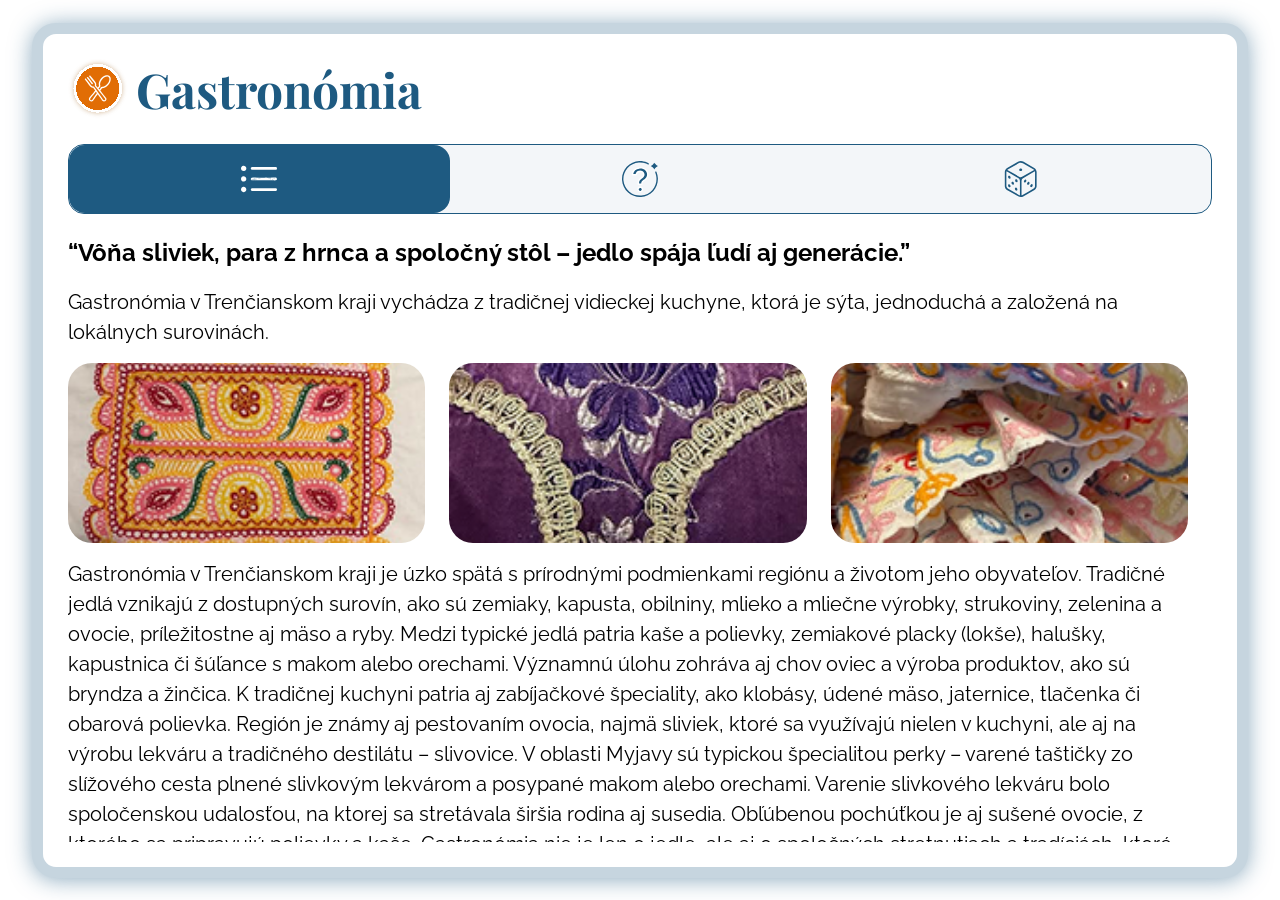
==== html_casti/gastronomia.html @ 6f2cdc9c "delete close button" ====
<!doctype html>
<html lang="sk">
  <head>
    <meta charset="utf-8" />
    <meta name="viewport" content="width=device-width, initial-scale=1" />
    <link rel="preconnect" href="https://fonts.googleapis.com" />
    <link rel="preconnect" href="https://fonts.gstatic.com" crossorigin />
    <link
      href="https://fonts.googleapis.com/css2?family=Playfair+Display:ital,wght@0,400..900;1,400..900&family=Raleway:ital,wght@0,100..900;1,100..900&display=swap"
      rel="stylesheet"
    />
    <title>Gastronómia</title>
    <style>
      * {
        box-sizing: border-box;
        margin: 0;
        padding: 0;
      }
      body {
        background: #ffffff;
        font-family: Arial, Helvetica, sans-serif;
        height: 100vh;
        display: flex;
        justify-content: center;
        align-items: center;
      }
      p,
      h1,
      h2,
      h3,
      h4,
      h5,
      h6 {
        font-family: "Raleway", sans-serif;
      }
      .panel {
        width: 95%;
        height: 95%;
        border-radius: 24px;
        border: 11.29px solid rgba(30, 90, 129, 0.25);
        background: #fff;
        box-shadow: 0 1.806px 22.573px 0 rgba(30, 90, 129, 0.5);
        overflow: hidden;
        display: flex;
        flex-direction: column;
        padding: 0 25px 25px 25px;
      }
      .header {
        height: 110px;
        background: #ffffff;
        display: flex;
        align-items: center;
        justify-content: space-between;
      }
      .header_first {
        display: flex;
        flex-direction: row;
        justify-content: center;
        align-items: center;
        gap: 8px;
      }
      .img_header {
        width: 60px;
        height: 60px;
      }
      .title {
        font-size: 48px;
        font-weight: bold;
        font-family: "Playfair Display", serif;
        color: #1e5a81;
      }
      .circle-btn {
        width: 64px;
        height: 64px;
        border-radius: 50%;
        border: none;
        background: rgba(30, 90, 129, 0.15);
        color: #1e5a81;
        font-size: 34px;
        cursor: pointer;
      }
      .tabs {
        display: flex;
        height: 70px;
        border: 1px solid #1e5a81;
        background: rgba(30, 90, 129, 0.05);
        border-radius: 16px;
        flex-shrink: 0;
      }
      .btn {
        padding: 21.5px 24px;
        display: flex;
        align-items: center;
        justify-content: center;
        border-radius: 16px;
        background: none;
        font-family: "Raleway", sans-serif;
        font-weight: 600;
      }
      .btn_icon {
        width: 36px;
        height: 36px;
      }
      .tab {
        flex: 1;
        border: none;
        font-size: 22px;
        cursor: pointer;
        color: #1e5a81;
      }
      .tab.active {
        background: #1e5a81;
        color: white;
      }
      .content {
        flex: 1;
        overflow: hidden;
      }
      .page {
        display: none;
        height: 100%;
      }
      .page.active {
        display: block;
      }
      .text-container {
        height: 100%;
        overflow-y: auto;
        margin-top: 24px;
        padding-bottom: 24px;
        padding-right: 24px;
      }
      .text-container h2 {
        margin-bottom: 20px;
      }
      .text-container p {
        font-size: 20px;
        line-height: 1.5;
      }
      .gallery {
        height: 100%;
        padding-top: 25px;
        display: flex;
        flex-direction: column;
        overflow: hidden;
      }
      .grid {
        display: grid;
        grid-template-columns: repeat(3, 1fr);
        gap: 20px;
        overflow-y: auto;
        padding-right: 5px;
        padding-bottom: 25px;
        height: 100%;
      }
      .grid img {
        width: 100%;
        aspect-ratio: 1/1;
        object-fit: cover;
        border-radius: 18px;
        cursor: pointer;
      }
      .gallery-detail {
        display: none;
        flex-direction: column;
        width: 100%;
        height: 100%;
        overflow: hidden;
      }
      .gallery-detail.active {
        display: flex;
      }
      .image-wrapper {
        position: relative;
        width: 100%;
        flex: 1;
        background: #ffffff;
        border-radius: 24px;
        overflow: hidden;
        display: flex;
        justify-content: center;
        align-items: center;
      }
      .image-wrapper img {
        max-height: 42vh;
        /* width: 100%; */
        height: auto;
        border-radius: 24px;
        object-fit: cover;
      }
      .image-inner-close {
        position: absolute;
        top: 4px;
        right: 0px;
        width: 40px;
        height: 40px;
        border-radius: 50%;
        border: 1.5px solid #1e5a81;
        background: white;
        color: #1e5a81;
        font-size: 20px;
        font-weight: bold;
        cursor: pointer;
        display: flex;
        justify-content: center;
        align-items: center;
        box-shadow: 0 2px 8px rgba(0, 0, 0, 0.15);
        z-index: 10;
      }
      .image-info-layout {
        margin-top: 15px;
        color: #1e5a81;
        font-size: 20px;
        font-family: Arial, sans-serif;
        flex-shrink: 0;
      }
      .info-top-row {
        display: flex;
        justify-content: space-between;
        align-items: flex-start;
        font-weight: bold;
        margin-bottom: 6px;
      }
      .info-author {
        font-size: 22px;
      }
      .info-artwork {
        font-size: 22px;
        text-align: right;
      }
      .info-meta-row {
        font-size: 18px;
        color: #5d8199;
      }
      .slider-footer {
        margin-top: 15px;
        padding-bottom: 10px;
        display: flex;
        justify-content: space-between;
        align-items: center;
        flex-shrink: 0;
      }
      .footer-arrow {
        width: 55px;
        height: 55px;
        border: none;
        border-radius: 50%;
        background: rgba(30, 90, 129, 0.1);
        color: #1e5a81;
        font-size: 26px;
        cursor: pointer;
        display: flex;
        justify-content: center;
        align-items: center;
      }
      #dots {
        display: flex;
        gap: 10px;
      }
      .dot {
        width: 12px;
        height: 12px;
        border-radius: 50%;
        background: #c8d2db;
        transition: background 0.2s ease;
      }
      .dot.active {
        background: #1e5a81;
      }
      .tab .btn_icon {
        filter: none;
      }

      .tab.active .btn_icon {
        filter: brightness(0) invert(1);
      }
      .three_img {
        display: grid;
        grid-template-columns: repeat(3, 1fr);
        gap: 24px;
        margin-top: 16px;
        margin-bottom: 16px;
      }
      .three_img img {
        width: 100%;
        height: 180px;
        object-fit: cover;
        border-radius: 24px;
      }
    </style>
  </head>
  <body>
    <div class="panel">
      <div class="header">
        <div class="header_first">
          <img class="img_header" src="../images/gastro_icon.svg" />
          <div class="title">Gastronómia</div>
        </div>
      </div>

      <div class="tabs">
        <button id="tabText" class="tab active btn" onclick="showPage('text')">
          <img class="btn_icon" src="../images/list_icon.svg" />
        </button>

        <button id="tabText2" class="tab btn" onclick="showPage('text2')">
          <img class="btn_icon" src="../images/question_icon.svg" />
        </button>
        <button id="tabText3" class="tab btn" onclick="showPage('text3')">
          <img class="btn_icon" src="../images/kocka_icon.svg" />
        </button>
      </div>

      <div class="content">
        <div id="textPage" class="page active">
          <div class="text-container">
            <h2>
              “Vôňa sliviek, para z hrnca a spoločný stôl – jedlo spája ľudí aj
              generácie.”
            </h2>
            <p>
              Gastronómia v Trenčianskom kraji vychádza z tradičnej vidieckej
              kuchyne, ktorá je sýta, jednoduchá a založená na lokálnych
              surovinách.
            </p>

            <div class="three_img">
              <img class="" src="../images/cipkarstvo/1.png" />
              <img class="" src="../images/cipkarstvo/2.png" />
              <img class="" src="../images/cipkarstvo/3.png" />
            </div>

            <p>
              Gastronómia v Trenčianskom kraji je úzko spätá s prírodnými
              podmienkami regiónu a životom jeho obyvateľov. Tradičné jedlá
              vznikajú z dostupných surovín, ako sú zemiaky, kapusta, obilniny,
              mlieko a mliečne výrobky, strukoviny, zelenina a ovocie,
              príležitostne aj mäso a ryby. Medzi typické jedlá patria kaše a
              polievky, zemiakové placky (lokše), halušky, kapustnica či šúľance
              s makom alebo orechami. Významnú úlohu zohráva aj chov oviec a
              výroba produktov, ako sú bryndza a žinčica. K tradičnej kuchyni
              patria aj zabíjačkové špeciality, ako klobásy, údené mäso,
              jaternice, tlačenka či obarová polievka. Región je známy aj
              pestovaním ovocia, najmä sliviek, ktoré sa využívajú nielen v
              kuchyni, ale aj na výrobu lekváru a tradičného destilátu –
              slivovice. V oblasti Myjavy sú typickou špecialitou perky – varené
              taštičky zo slížového cesta plnené slivkovým lekvárom a posypané
              makom alebo orechami. Varenie slivkového lekváru bolo spoločenskou
              udalosťou, na ktorej sa stretávala širšia rodina aj susedia.
              Obľúbenou pochúťkou je aj sušené ovocie, z ktorého sa pripravujú
              polievky a kaše. Gastronómia nie je len o jedle, ale aj o
              spoločných stretnutiach a tradíciách, ktoré sa odovzdávajú z
              generácie na generáciu. Najmä pri príležitostiach, ako sú
              zabíjačky či sviatky, sa pripravovali špeciálne tradičné jedlá,
              ktoré dodnes zohrávajú dôležitú úlohu v komunitnom živote.
            </p>
          </div>
        </div>

        <div id="text2Page" class="page">
          <div class="text-container">
            <p>
              Na Myjave sa dodnes pripravuje obradová cestovina – tzv. hrtánki,
              ktoré sa pripravovali v pitlikárskych rodinách (pitlikár – tkáč,
              ktorý tká špeciálne plátenko využívané ako sitá do mlynov) na
              opotrebovanej časti tkáčskeho stavu – paprsteku. Pripravovali sa
              ako závarka do morčacej a slepačej polievky počas slávnostných
              príležitostí.
            </p>
          </div>
        </div>
        <div id="text3Page" class="page">
          <div class="text-container">
            <p>hra</p>
          </div>
        </div>
      </div>
    </div>

    <script>
      function showPage(page) {
        const textPage = document.getElementById("textPage");
        const text2Page = document.getElementById("text2Page");
        const text3Page = document.getElementById("text3Page");

        const tabText = document.getElementById("tabText");
        const tabText2 = document.getElementById("tabText2");
        const tabText3 = document.getElementById("tabText3");

        textPage.classList.remove("active");
        text2Page.classList.remove("active");
        text3Page.classList.remove("active");

        tabText.classList.remove("active");
        tabText2.classList.remove("active");
        tabText3.classList.remove("active");

        if (page === "text") {
          textPage.classList.add("active");
          tabText.classList.add("active");
        }

        if (page === "text2") {
          text2Page.classList.add("active");
          tabText2.classList.add("active");
        }
        if (page === "text3") {
          text3Page.classList.add("active");
          tabText3.classList.add("active");
        }
      }
    </script>
  </body>
</html>
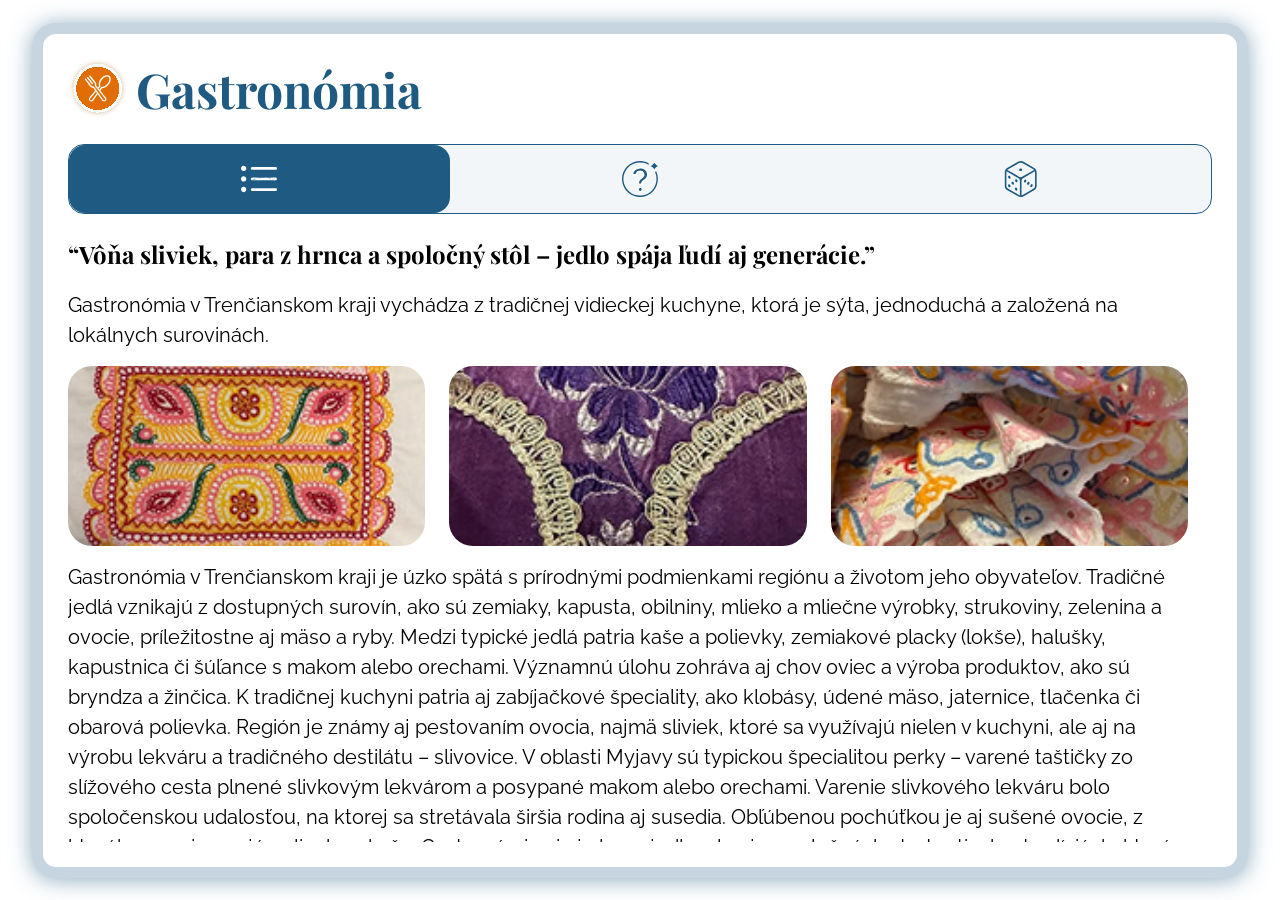
==== commit be5a5770: "gastronomia game" ====
--- a/html_casti/gastronomia.html
+++ b/html_casti/gastronomia.html
@@ -10,284 +10,8 @@
       rel="stylesheet"
     />
     <title>Gastronómia</title>
-    <style>
-      * {
-        box-sizing: border-box;
-        margin: 0;
-        padding: 0;
-      }
-      body {
-        background: #ffffff;
-        font-family: Arial, Helvetica, sans-serif;
-        height: 100vh;
-        display: flex;
-        justify-content: center;
-        align-items: center;
-      }
-      p,
-      h1,
-      h2,
-      h3,
-      h4,
-      h5,
-      h6 {
-        font-family: "Raleway", sans-serif;
-      }
-      .panel {
-        width: 95%;
-        height: 95%;
-        border-radius: 24px;
-        border: 11.29px solid rgba(30, 90, 129, 0.25);
-        background: #fff;
-        box-shadow: 0 1.806px 22.573px 0 rgba(30, 90, 129, 0.5);
-        overflow: hidden;
-        display: flex;
-        flex-direction: column;
-        padding: 0 25px 25px 25px;
-      }
-      .header {
-        height: 110px;
-        background: #ffffff;
-        display: flex;
-        align-items: center;
-        justify-content: space-between;
-      }
-      .header_first {
-        display: flex;
-        flex-direction: row;
-        justify-content: center;
-        align-items: center;
-        gap: 8px;
-      }
-      .img_header {
-        width: 60px;
-        height: 60px;
-      }
-      .title {
-        font-size: 48px;
-        font-weight: bold;
-        font-family: "Playfair Display", serif;
-        color: #1e5a81;
-      }
-      .circle-btn {
-        width: 64px;
-        height: 64px;
-        border-radius: 50%;
-        border: none;
-        background: rgba(30, 90, 129, 0.15);
-        color: #1e5a81;
-        font-size: 34px;
-        cursor: pointer;
-      }
-      .tabs {
-        display: flex;
-        height: 70px;
-        border: 1px solid #1e5a81;
-        background: rgba(30, 90, 129, 0.05);
-        border-radius: 16px;
-        flex-shrink: 0;
-      }
-      .btn {
-        padding: 21.5px 24px;
-        display: flex;
-        align-items: center;
-        justify-content: center;
-        border-radius: 16px;
-        background: none;
-        font-family: "Raleway", sans-serif;
-        font-weight: 600;
-      }
-      .btn_icon {
-        width: 36px;
-        height: 36px;
-      }
-      .tab {
-        flex: 1;
-        border: none;
-        font-size: 22px;
-        cursor: pointer;
-        color: #1e5a81;
-      }
-      .tab.active {
-        background: #1e5a81;
-        color: white;
-      }
-      .content {
-        flex: 1;
-        overflow: hidden;
-      }
-      .page {
-        display: none;
-        height: 100%;
-      }
-      .page.active {
-        display: block;
-      }
-      .text-container {
-        height: 100%;
-        overflow-y: auto;
-        margin-top: 24px;
-        padding-bottom: 24px;
-        padding-right: 24px;
-      }
-      .text-container h2 {
-        margin-bottom: 20px;
-      }
-      .text-container p {
-        font-size: 20px;
-        line-height: 1.5;
-      }
-      .gallery {
-        height: 100%;
-        padding-top: 25px;
-        display: flex;
-        flex-direction: column;
-        overflow: hidden;
-      }
-      .grid {
-        display: grid;
-        grid-template-columns: repeat(3, 1fr);
-        gap: 20px;
-        overflow-y: auto;
-        padding-right: 5px;
-        padding-bottom: 25px;
-        height: 100%;
-      }
-      .grid img {
-        width: 100%;
-        aspect-ratio: 1/1;
-        object-fit: cover;
-        border-radius: 18px;
-        cursor: pointer;
-      }
-      .gallery-detail {
-        display: none;
-        flex-direction: column;
-        width: 100%;
-        height: 100%;
-        overflow: hidden;
-      }
-      .gallery-detail.active {
-        display: flex;
-      }
-      .image-wrapper {
-        position: relative;
-        width: 100%;
-        flex: 1;
-        background: #ffffff;
-        border-radius: 24px;
-        overflow: hidden;
-        display: flex;
-        justify-content: center;
-        align-items: center;
-      }
-      .image-wrapper img {
-        max-height: 42vh;
-        /* width: 100%; */
-        height: auto;
-        border-radius: 24px;
-        object-fit: cover;
-      }
-      .image-inner-close {
-        position: absolute;
-        top: 4px;
-        right: 0px;
-        width: 40px;
-        height: 40px;
-        border-radius: 50%;
-        border: 1.5px solid #1e5a81;
-        background: white;
-        color: #1e5a81;
-        font-size: 20px;
-        font-weight: bold;
-        cursor: pointer;
-        display: flex;
-        justify-content: center;
-        align-items: center;
-        box-shadow: 0 2px 8px rgba(0, 0, 0, 0.15);
-        z-index: 10;
-      }
-      .image-info-layout {
-        margin-top: 15px;
-        color: #1e5a81;
-        font-size: 20px;
-        font-family: Arial, sans-serif;
-        flex-shrink: 0;
-      }
-      .info-top-row {
-        display: flex;
-        justify-content: space-between;
-        align-items: flex-start;
-        font-weight: bold;
-        margin-bottom: 6px;
-      }
-      .info-author {
-        font-size: 22px;
-      }
-      .info-artwork {
-        font-size: 22px;
-        text-align: right;
-      }
-      .info-meta-row {
-        font-size: 18px;
-        color: #5d8199;
-      }
-      .slider-footer {
-        margin-top: 15px;
-        padding-bottom: 10px;
-        display: flex;
-        justify-content: space-between;
-        align-items: center;
-        flex-shrink: 0;
-      }
-      .footer-arrow {
-        width: 55px;
-        height: 55px;
-        border: none;
-        border-radius: 50%;
-        background: rgba(30, 90, 129, 0.1);
-        color: #1e5a81;
-        font-size: 26px;
-        cursor: pointer;
-        display: flex;
-        justify-content: center;
-        align-items: center;
-      }
-      #dots {
-        display: flex;
-        gap: 10px;
-      }
-      .dot {
-        width: 12px;
-        height: 12px;
-        border-radius: 50%;
-        background: #c8d2db;
-        transition: background 0.2s ease;
-      }
-      .dot.active {
-        background: #1e5a81;
-      }
-      .tab .btn_icon {
-        filter: none;
-      }
-
-      .tab.active .btn_icon {
-        filter: brightness(0) invert(1);
-      }
-      .three_img {
-        display: grid;
-        grid-template-columns: repeat(3, 1fr);
-        gap: 24px;
-        margin-top: 16px;
-        margin-bottom: 16px;
-      }
-      .three_img img {
-        width: 100%;
-        height: 180px;
-        object-fit: cover;
-        border-radius: 24px;
-      }
-    </style>
+    <link rel="stylesheet" href="css/styles_game.css" />
+    <link rel="stylesheet" href="css/styles_main.css" />
   </head>
   <body>
     <div class="panel">
@@ -371,44 +95,149 @@
         </div>
         <div id="text3Page" class="page">
           <div class="text-container">
-            <p>hra</p>
+            <section id="ingredients-game" class="game-panel">
+              <section class="gastronomia_top" aria-label="Zadanie procesu">
+                <div class="gastronomia_picture_text">
+                  <img class="" src="assets/images/misa.svg" />
+
+                  <p class="strong_p">Uvar tradičné slovenské perky</p>
+                </div>
+
+                <div class="recipe-status" aria-label="Stav receptu">
+                  <span id="recipe-round">1/3</span>
+                  <strong id="recipe-timer">12.0 </strong>
+                </div>
+              </section>
+
+              <section class="recipe-board" aria-label="Skladanie receptu">
+                <section class="recipe-card" aria-label="Aktualny recept">
+                  <p class="column-title">Recept</p>
+                  <h3 id="recipe-name">Zemiakove cesto</h3>
+                  <p id="recipe-instruction" class="recipe-instruction"></p>
+                  <div
+                    id="recipe-targets"
+                    class="recipe-targets"
+                    aria-label="Potrebne ingrediencie"
+                  ></div>
+                  <div class="timing-track" aria-label="Cas do konca kola">
+                    <span id="timing-fill"></span>
+                  </div>
+                  <p
+                    id="recipe-feedback"
+                    class="feedback"
+                    aria-live="polite"
+                  ></p>
+                </section>
+
+                <section class="mixing-zone" aria-label="Miska na miesanie">
+                  <p class="column-title">Misa</p>
+                  <div id="mixing-bowl" class="mixing-bowl">
+                    <span class="steam steam-one" aria-hidden="true"></span>
+                    <span class="steam steam-two" aria-hidden="true"></span>
+                    <span class="steam steam-three" aria-hidden="true"></span>
+                    <span class="bubble bubble-one" aria-hidden="true"></span>
+                    <span class="bubble bubble-two" aria-hidden="true"></span>
+                    <span class="bubble bubble-three" aria-hidden="true"></span>
+                    <span class="cooking-surface" aria-hidden="true"></span>
+                    <span class="stir-line stir-one" aria-hidden="true"></span>
+                    <span class="stir-line stir-two" aria-hidden="true"></span>
+                    <div
+                      id="stage-product"
+                      class="stage-product stage-board"
+                      aria-hidden="true"
+                    >
+                      <img
+                        class="scene-image scene-board"
+                        src="assets/ingredients/cutting-board.svg"
+                        alt=""
+                      />
+                      <img
+                        class="scene-image scene-pot"
+                        src="assets/ingredients/cooking-pot.svg"
+                        alt=""
+                      />
+                      <img
+                        class="scene-image scene-plate"
+                        src="assets/ingredients/plate-empty.svg"
+                        alt=""
+                      />
+                      <span class="rolling-pin"></span>
+                      <span class="knife"></span>
+                      <span class="dough-shape"></span>
+                      <span class="dough-piece piece-one"></span>
+                      <span class="dough-piece piece-two"></span>
+                      <span class="dough-piece piece-three"></span>
+                      <span class="jam-dot jam-one"></span>
+                      <span class="jam-dot jam-two"></span>
+                      <span class="jam-dot jam-three"></span>
+                      <span class="press press-one"></span>
+                      <span class="press press-two"></span>
+                      <span class="press press-three"></span>
+                      <span class="perky-piece perky-one"></span>
+                      <span class="perky-piece perky-two"></span>
+                      <span class="perky-piece perky-three"></span>
+                      <span class="strainer"></span>
+                      <span class="sprinkle sprinkle-one"></span>
+                      <span class="sprinkle sprinkle-two"></span>
+                      <span class="sprinkle sprinkle-three"></span>
+                    </div>
+                    <span
+                      id="stage-label"
+                      class="stage-label"
+                      aria-live="polite"
+                    ></span>
+                    <span class="bowl-rim"></span>
+                    <span id="bowl-placeholder" class="bowl-placeholder"
+                      >Pusti surovinu sem</span
+                    >
+                    <div id="bowl-items" class="bowl-items"></div>
+                  </div>
+                </section>
+
+                <section class="ingredients-shelf" aria-label="Ingrediencie">
+                  <p class="column-title">Suroviny</p>
+                  <div id="ingredient-bank" class="ingredient-bank"></div>
+                </section>
+              </section>
+
+              <section
+                class="process-actions-gastro"
+                aria-label="Ovladanie receptu"
+              >
+                <button
+                  id="start-recipe"
+                  class="secondary-button"
+                  type="button"
+                >
+                  Štart Ľ
+                </button>
+
+                <button id="reset-recipe" class="primary-button" type="button">
+                  Reset
+                </button>
+              </section>
+            </section>
+
+            <dialog id="win-dialog">
+              <div class="dialog-content">
+                <h2 id="dialog-title"></h2>
+                <img id="dialog-image" src="" alt="" hidden />
+                <p id="result"></p>
+                <button
+                  id="play-again"
+                  type="button"
+                  onclick="this.closest('dialog').close()"
+                >
+                  Hrať znova
+                </button>
+              </div>
+            </dialog>
           </div>
         </div>
       </div>
     </div>
 
-    <script>
-      function showPage(page) {
-        const textPage = document.getElementById("textPage");
-        const text2Page = document.getElementById("text2Page");
-        const text3Page = document.getElementById("text3Page");
-
-        const tabText = document.getElementById("tabText");
-        const tabText2 = document.getElementById("tabText2");
-        const tabText3 = document.getElementById("tabText3");
-
-        textPage.classList.remove("active");
-        text2Page.classList.remove("active");
-        text3Page.classList.remove("active");
-
-        tabText.classList.remove("active");
-        tabText2.classList.remove("active");
-        tabText3.classList.remove("active");
-
-        if (page === "text") {
-          textPage.classList.add("active");
-          tabText.classList.add("active");
-        }
-
-        if (page === "text2") {
-          text2Page.classList.add("active");
-          tabText2.classList.add("active");
-        }
-        if (page === "text3") {
-          text3Page.classList.add("active");
-          tabText3.classList.add("active");
-        }
-      }
-    </script>
+    <script src="js/script_main.js"></script>
+    <script src="js/script_gastronomia.js"></script>
   </body>
 </html>
--- a/html_casti/css/styles_game.css
+++ b/html_casti/css/styles_game.css
@@ -0,0 +1,2046 @@
+/* :root {
+  color-scheme: dark;
+  --bg: #171412;
+  --panel: rgba(36, 31, 27, 0.88);
+  --panel-strong: #2d2822;
+  --text: #fff1dc;
+  --muted: #c8ad8b;
+  --line: rgba(255, 210, 142, 0.22);
+  --accent: #d97706;
+  --accent-dark: #b45309;
+  --ember: #ef4444;
+  --steel: #94a3b8;
+  --card-back: #3a3028;
+  --card-face: #f7e1bd;
+  --shadow: 0 22px 58px rgba(0, 0, 0, 0.38);
+} */
+
+* {
+  box-sizing: border-box;
+}
+
+body {
+  margin: 0;
+  min-height: 100vh;
+  background:
+    radial-gradient(circle at 18% 10%, rgba(239, 68, 68, 0.2), transparent 28%),
+    radial-gradient(
+      circle at 86% 16%,
+      rgba(217, 119, 6, 0.22),
+      transparent 30%
+    ),
+    linear-gradient(135deg, rgba(148, 163, 184, 0.11), transparent 40%),
+    var(--bg);
+}
+
+button {
+  font: inherit;
+}
+
+.app {
+  width: min(960px, calc(100% - 32px));
+  margin: 0 auto;
+}
+
+.topbar {
+  display: flex;
+  align-items: center;
+  justify-content: space-between;
+  gap: 20px;
+  margin-bottom: 18px;
+}
+
+.eyebrow {
+  margin: 0 0 5px;
+  color: var(--accent);
+  font-size: 0.82rem;
+  font-weight: 800;
+  text-transform: uppercase;
+}
+
+h1 {
+  margin: 0;
+  font-size: clamp(2.4rem, 8vw, 5.4rem);
+  line-height: 0.95;
+  letter-spacing: 0;
+  text-shadow: 0 3px 0 rgba(0, 0, 0, 0.24);
+}
+
+.primary {
+  flex: 0 0 auto;
+  min-height: 44px;
+  padding: 0 18px;
+  border: 0;
+  border-radius: 8px;
+  color: #ffffff;
+  background: var(--accent);
+  font-weight: 800;
+  cursor: pointer;
+  box-shadow: 0 10px 24px rgba(15, 118, 110, 0.24);
+}
+
+.primary:hover {
+  background: var(--accent-dark);
+}
+
+.secondary {
+  flex: 0 0 auto;
+  min-height: 44px;
+  padding: 0 18px;
+  border: 1px solid var(--line);
+  border-radius: 8px;
+  color: var(--text);
+  background: rgba(255, 241, 220, 0.07);
+  font-weight: 800;
+  cursor: pointer;
+}
+
+.secondary:hover {
+  background: rgba(255, 241, 220, 0.14);
+}
+
+.game-tabs {
+  display: grid;
+  grid-template-columns: repeat(3, 1fr);
+  gap: 8px;
+  margin-bottom: 16px;
+  padding: 4px;
+  border: 1px solid var(--line);
+  border-radius: 8px;
+  background: rgba(0, 0, 0, 0.2);
+}
+
+.game-tab {
+  min-height: 42px;
+  border: 0;
+  border-radius: 6px;
+  color: var(--muted);
+  background: transparent;
+  font-weight: 900;
+  cursor: pointer;
+}
+
+.game-tab:hover {
+  color: var(--text);
+  background: rgba(255, 241, 220, 0.08);
+}
+
+.game-tab.is-active {
+  color: #1c1207;
+  background: linear-gradient(180deg, #f59e0b, var(--accent));
+}
+
+.game-panel[hidden] {
+  display: none;
+}
+
+.stats {
+  display: grid;
+  grid-template-columns: repeat(3, 1fr);
+  gap: 12px;
+  margin-bottom: 12px;
+}
+
+.stat {
+  min-width: 0;
+  padding: 14px 16px;
+  border: 1px solid var(--line);
+  border-radius: 8px;
+  background: var(--panel);
+}
+
+.stat span {
+  display: block;
+  color: var(--muted);
+  font-size: 0.85rem;
+  font-weight: 700;
+}
+
+.stat strong {
+  display: block;
+  margin-top: 2px;
+  font-size: 1.55rem;
+}
+
+.size-picker {
+  display: grid;
+  grid-template-columns: repeat(3, 1fr);
+  gap: 8px;
+  width: min(360px, 100%);
+  margin-bottom: 18px;
+  padding: 4px;
+  border: 1px solid var(--line);
+  border-radius: 8px;
+  background: rgba(0, 0, 0, 0.2);
+}
+
+.size-option {
+  min-height: 38px;
+  border: 0;
+  border-radius: 6px;
+  color: var(--muted);
+  background: transparent;
+  font-weight: 900;
+  cursor: pointer;
+}
+
+.size-option:hover {
+  color: var(--text);
+  background: rgba(255, 241, 220, 0.08);
+}
+
+.size-option.is-active {
+  color: #1c1207;
+  background: linear-gradient(180deg, #f59e0b, var(--accent));
+}
+
+.board {
+  display: grid;
+  grid-template-columns: repeat(var(--columns, 4), minmax(54px, 1fr));
+  gap: 14px;
+  padding: 18px;
+  border: 1px solid var(--line);
+  border-radius: 8px;
+  background:
+    linear-gradient(90deg, rgba(255, 255, 255, 0.04) 1px, transparent 1px) 0 0 /
+      34px 34px,
+    var(--panel);
+  box-shadow: var(--shadow);
+}
+
+.card {
+  position: relative;
+  width: 100%;
+  aspect-ratio: 1 / 1;
+  border: 0;
+  border-radius: 8px;
+  background: transparent;
+  cursor: pointer;
+  perspective: 900px;
+}
+
+.card:focus-visible {
+  outline: 4px solid rgba(245, 158, 11, 0.35);
+  outline-offset: 3px;
+}
+
+.card-inner {
+  position: absolute;
+  inset: 0;
+  transform-style: preserve-3d;
+  transition: transform 260ms ease;
+}
+
+.card.is-flipped .card-inner,
+.card.is-matched .card-inner {
+  transform: rotateY(180deg);
+}
+
+.card-face,
+.card-back {
+  position: absolute;
+  inset: 0;
+  display: grid;
+  place-items: center;
+  border-radius: 8px;
+  backface-visibility: hidden;
+}
+
+.card-back {
+  color: #ffe7b8;
+  background:
+    linear-gradient(135deg, rgba(255, 255, 255, 0.16) 25%, transparent 25%) 0
+      0 / 24px 24px,
+    var(--card-back);
+  font-size: clamp(1.6rem, 7vw, 3.2rem);
+  font-weight: 900;
+}
+
+.card-face {
+  overflow: hidden;
+  /* border: 2px solid rgba(217, 119, 6, 0.32); */
+  color: #20140b;
+  background: var(--card-face);
+  transform: rotateY(180deg);
+}
+
+.card-symbol {
+  display: grid;
+  place-items: center;
+  width: 100%;
+  height: 100%;
+  padding: 8px;
+  font-size: clamp(1.4rem, 6vw, 3.2rem);
+  font-weight: 1000;
+}
+
+.card-image {
+  width: 100%;
+  height: 100%;
+  object-fit: cover;
+}
+
+.card.is-matched {
+  cursor: default;
+}
+
+/* .card.is-matched .card-face {
+  border-color: rgba(245, 158, 11, 0.82);
+  box-shadow: inset 0 0 0 5px rgba(245, 158, 11, 0.18);
+} */
+
+.process-header {
+  display: flex;
+  align-items: end;
+  justify-content: space-between;
+  gap: 16px;
+  margin-bottom: 14px;
+  padding: 18px;
+  border: 1px solid var(--line);
+  border-radius: 8px;
+  background: var(--panel);
+}
+
+.process-header h2 {
+  margin: 0;
+  font-size: clamp(1.5rem, 5vw, 2.5rem);
+  line-height: 1;
+}
+
+.process-header strong {
+  color: #1c1207;
+  background: #fbbf24;
+  border-radius: 8px;
+  padding: 8px 12px;
+  font-size: 1.15rem;
+}
+
+.process-layout {
+  display: grid;
+  grid-template-columns: 65% 35%;
+  gap: 14px;
+  margin-top: 8px;
+}
+
+.column-title {
+  color: #1e5a81;
+  text-transform: uppercase;
+  font-weight: 600;
+  margin-bottom: 8px;
+  font-family: "Playfair Display", serif;
+}
+
+.process-bank,
+.process-list {
+  display: grid;
+  gap: 10px;
+  border: 1px solid var(--line);
+  border-radius: 8px;
+  background:
+    linear-gradient(180deg, rgba(148, 163, 184, 0.08), transparent 42%),
+    var(--panel);
+  box-shadow: var(--shadow);
+}
+
+.process-bank {
+  align-content: start;
+  min-height: 424px;
+}
+
+.process-list {
+  min-height: 424px;
+}
+
+.process-slot {
+  position: relative;
+  display: grid;
+  grid-template-columns: 42px 1fr;
+  align-items: center;
+  gap: 12px;
+  height: 72px;
+  padding: 8px;
+  border: 1px solid #1e5a81;
+  border-radius: 8px;
+}
+
+.process-slot.is-hovered {
+  border-color: #fbbf24;
+  background: rgba(251, 191, 36, 0.09);
+}
+
+.process-slot.is-filled {
+  border-style: solid;
+}
+
+.process-slot.is-correct {
+  border-color: rgba(34, 197, 94, 0.86);
+  box-shadow: inset 0 0 0 2px rgba(34, 197, 94, 0.18);
+}
+
+.process-slot.is-wrong {
+  border-color: rgba(239, 68, 68, 0.88);
+  box-shadow: inset 0 0 0 2px rgba(239, 68, 68, 0.16);
+}
+
+.slot-number {
+  display: grid;
+  place-items: center;
+  width: 32px;
+  height: 32px;
+  border-radius: 8px;
+  color: white;
+  background: #1e5a81;
+  font-weight: 600;
+}
+
+.slot-placeholder {
+  color: rgba(0, 0, 0, 0.6);
+  font-weight: 400;
+}
+
+.process-slot .process-item {
+  grid-column: 2;
+  grid-row: 1;
+}
+
+.process-slot.is-filled .slot-placeholder {
+  display: none;
+}
+
+.process-item {
+  display: grid;
+  grid-template-columns: 32px 1fr;
+  align-items: center;
+  gap: 12px;
+  height: 72px;
+  padding: 8px;
+  border: 1px solid #1e5a81;
+  border-radius: 8px;
+  color: var(--text);
+  background:
+    linear-gradient(180deg, rgba(255, 255, 255, 0.07), transparent),
+    var(--panel-strong);
+  cursor: grab;
+  touch-action: none;
+  user-select: none;
+}
+
+.process-item:active {
+  cursor: grabbing;
+}
+
+.process-item.is-dragging {
+  opacity: 0.55;
+  pointer-events: none;
+}
+
+.process-item.is-selected {
+  border-color: #fbbf24;
+  box-shadow: 0 0 0 3px rgba(251, 191, 36, 0.18);
+}
+
+.drag-handle {
+  color: var(--steel);
+  font-weight: 1000;
+  letter-spacing: 2px;
+}
+
+.step-copy {
+  min-width: 0;
+}
+
+.step-copy strong,
+.step-copy span {
+  display: block;
+}
+
+.step-copy strong {
+  margin-bottom: 2px;
+}
+
+.step-copy span {
+  color: var(--muted);
+  font-size: 0.92rem;
+}
+
+.process-actions {
+  display: flex;
+  gap: 10px;
+  margin-top: 14px;
+}
+
+.feedback {
+  min-height: 24px;
+  margin: 12px 0 0;
+  color: #000000;
+  font-weight: 800;
+}
+
+.ingredients-header {
+  display: flex;
+  flex-direction: row;
+  gap: 16px;
+
+  border: 1px solid var(--line);
+  border-radius: 8px;
+  background:
+    linear-gradient(135deg, rgba(20, 184, 166, 0.12), transparent 42%),
+    var(--panel);
+}
+
+.ingredients-header h2 {
+  margin: 0;
+  font-size: clamp(1.5rem, 5vw, 2.5rem);
+  line-height: 1;
+}
+
+.recipe-status {
+  display: flex;
+  flex-direction: row;
+  gap: 16px;
+  min-width: 84px;
+  text-align: center;
+  align-items: center;
+}
+
+.recipe-status span {
+  color: var(--muted);
+  font-weight: 900;
+}
+
+.recipe-status strong {
+  color: #ffffff;
+  background: #008000;
+  border-radius: 8px;
+  padding: 8px 12px;
+  font-size: 1.2rem;
+}
+
+.recipe-board {
+  display: grid;
+  grid-template-columns: 33% 33% 33%;
+  gap: 14px;
+}
+
+.recipe-card,
+.mixing-zone,
+.ingredients-shelf {
+  min-width: 0;
+  padding: 14px;
+  border: 1px solid var(--line);
+  border-radius: 8px;
+  background:
+    linear-gradient(180deg, rgba(148, 163, 184, 0.08), transparent 42%),
+    var(--panel);
+  box-shadow: var(--shadow);
+}
+
+.mixing-zone {
+  display: flex;
+  flex-direction: column;
+}
+
+.recipe-card h3 {
+  margin: 0;
+  font-size: 1.45rem;
+}
+
+.recipe-instruction {
+  line-height: 1.15 !important;
+}
+
+.recipe-targets {
+  display: grid;
+  gap: 8px;
+  margin-top: 16px;
+}
+
+.recipe-target {
+  display: grid;
+  grid-template-columns: 34px 1fr 34px;
+  align-items: center;
+  gap: 10px;
+  min-height: 46px;
+  padding: 8px;
+  border: 1px solid #1e5a81;
+  border-radius: 8px;
+  background: white;
+}
+
+.recipe-target span {
+  display: grid;
+  place-items: center;
+  width: 34px;
+  height: 34px;
+  border-radius: 8px;
+  color: #ffffff;
+  background: #1e5a81;
+  font-weight: 600;
+}
+
+.recipe-target strong {
+  min-width: 0;
+  font-weight: 500;
+}
+
+.recipe-target img {
+  width: 100%;
+  height: 100%;
+  border-radius: 8px;
+  object-fit: cover;
+}
+
+.recipe-target.is-done {
+  border-color: rgba(34, 197, 94, 0.86);
+  color: #1e5a81;
+  background: rgba(30, 90, 129, 0.12);
+}
+
+.timing-track {
+  overflow: hidden;
+  height: 12px;
+  margin-top: 16px;
+  border-radius: 999px;
+  background: rgba(255, 241, 220, 0.12);
+}
+
+.timing-track span {
+  display: block;
+  width: 100%;
+  height: 100%;
+  border-radius: inherit;
+  background: linear-gradient(90deg, #22c55e, #5eead4);
+  transform: scaleX(1);
+  transform-origin: left;
+  transition:
+    transform 100ms linear,
+    background 180ms ease;
+}
+
+.timing-track span.is-low {
+  background: linear-gradient(90deg, #ef4444, #f59e0b);
+}
+
+.mixing-bowl {
+  position: relative;
+  display: grid;
+  place-items: center;
+  flex: 1;
+  min-height: 424px;
+  padding: 20px;
+  border: 1px solid #1e5a81;
+  border-radius: 8px;
+  background: white;
+  transition:
+    border-color 180ms ease,
+    background 180ms ease,
+    transform 180ms ease,
+    box-shadow 180ms ease;
+}
+
+.mixing-bowl.is-hovered {
+  border-color: #5eead4;
+  background:
+    radial-gradient(
+      ellipse at 50% 100%,
+      rgba(94, 234, 212, 0.28),
+      transparent 60%
+    ),
+    rgba(94, 234, 212, 0.08);
+  transform: translateY(-2px);
+  box-shadow:
+    inset 0 0 0 2px rgba(94, 234, 212, 0.18),
+    0 16px 34px rgba(20, 184, 166, 0.1);
+}
+
+.ingredients-game-placeholder {
+  display: none;
+}
+
+#ingredients-game.is-cooking .mixing-bowl {
+  border-color: rgba(94, 234, 212, 0.78);
+}
+
+#ingredients-game .mixing-bowl.has-drop-pop {
+  animation: bowl-drop-pop 320ms ease;
+}
+
+.bowl-rim {
+  position: absolute;
+  inset: 64px 10px 10px;
+  border: 5px solid rgba(148, 163, 184, 0.82);
+  border-top: 0;
+  border-radius: 0 0 44% 44%;
+  background:
+    radial-gradient(
+      ellipse at 50% 25%,
+      rgba(94, 234, 212, 0.18),
+      transparent 54%
+    ),
+    linear-gradient(180deg, rgba(148, 163, 184, 0.12), rgba(15, 23, 42, 0.24));
+  opacity: 0;
+  pointer-events: none;
+}
+
+.cooking-surface {
+  position: absolute;
+  right: 42px;
+  bottom: 138px;
+  left: 42px;
+  z-index: 1;
+  height: 92px;
+  border-radius: 50%;
+  background:
+    radial-gradient(
+      circle at 30% 50%,
+      rgba(248, 250, 252, 0.34) 0 5px,
+      transparent 6px
+    ),
+    radial-gradient(
+      circle at 58% 44%,
+      rgba(94, 234, 212, 0.35) 0 4px,
+      transparent 5px
+    ),
+    radial-gradient(
+      circle at 72% 58%,
+      rgba(248, 250, 252, 0.25) 0 6px,
+      transparent 7px
+    ),
+    linear-gradient(
+      90deg,
+      rgba(94, 234, 212, 0.12),
+      rgba(251, 191, 36, 0.16),
+      rgba(94, 234, 212, 0.12)
+    );
+  opacity: 0;
+  transform: scaleX(0.72);
+  pointer-events: none;
+}
+
+#ingredients-game.stage-boiling-active.is-cooking .cooking-surface {
+  opacity: 0.82;
+  animation: cooking-surface 980ms ease-in-out infinite;
+}
+
+.stir-line {
+  position: absolute;
+  z-index: 2;
+  width: 92px;
+  height: 20px;
+  border-top: 3px solid rgba(255, 247, 237, 0.58);
+  border-radius: 50%;
+  opacity: 0;
+  pointer-events: none;
+}
+
+.stage-product {
+  position: absolute;
+  inset: 36px 12px 44px;
+  z-index: 3;
+  display: grid;
+  place-items: center;
+  pointer-events: none;
+}
+
+.scene-image {
+  position: absolute;
+  inset: 0;
+  width: 100%;
+  height: 100%;
+  border-radius: 8px;
+  object-fit: contain;
+  opacity: 0;
+}
+
+.stage-board .scene-board,
+.stage-filled .scene-board,
+.stage-boiling .scene-pot,
+.stage-plate .scene-plate,
+.stage-finished .scene-plate {
+  opacity: 1;
+}
+
+.stage-label {
+  position: absolute;
+  top: 22px;
+  left: 50%;
+  z-index: 5;
+  min-width: min(260px, calc(100% - 40px));
+  padding: 9px 12px;
+  border: 1px solid rgba(94, 234, 212, 0.38);
+  border-radius: 8px;
+  color: #ccfbf1;
+  background: rgba(13, 10, 8, 0.62);
+  font-weight: 1000;
+  text-align: center;
+  transform: translateX(-50%);
+  opacity: 0;
+}
+
+#ingredients-game.is-waiting .stage-label {
+  opacity: 1;
+}
+
+.dough-shape {
+  width: min(235px, 64%);
+  height: 76px;
+  border-radius: 52% 48% 46% 54%;
+  background:
+    radial-gradient(
+      circle at 28% 44%,
+      rgba(255, 255, 255, 0.35) 0 10px,
+      transparent 11px
+    ),
+    linear-gradient(135deg, #f7d9a8, #d99a48);
+  box-shadow:
+    inset 0 -10px 0 rgba(138, 90, 43, 0.12),
+    0 20px 38px rgba(0, 0, 0, 0.2);
+  transition:
+    transform 260ms ease,
+    opacity 260ms ease;
+}
+
+.rolling-pin {
+  position: absolute;
+  top: 70px;
+  width: min(280px, 78%);
+  height: 24px;
+  border-radius: 999px;
+  background: linear-gradient(
+    90deg,
+    #8a5a2b 0 10%,
+    #d6a45d 10% 90%,
+    #8a5a2b 90%
+  );
+  opacity: 0;
+}
+
+.knife {
+  position: absolute;
+  top: 82px;
+  left: 50%;
+  z-index: 4;
+  width: 142px;
+  height: 14px;
+  border-radius: 999px;
+  background: linear-gradient(90deg, #94a3b8 0 68%, #7c2d12 68%);
+  opacity: 0;
+  transform: translateX(-50%) rotate(-24deg);
+}
+
+.knife::before {
+  content: "";
+  position: absolute;
+  left: 0;
+  bottom: -8px;
+  width: 92px;
+  height: 16px;
+  border-radius: 0 0 60% 60%;
+  background: #e2e8f0;
+}
+
+.dough-piece {
+  position: absolute;
+  z-index: 2;
+  width: 92px;
+  height: 58px;
+  border-radius: 48%;
+  background: #f7d9a8;
+  border: 3px solid rgba(217, 119, 6, 0.72);
+  opacity: 0;
+}
+
+.piece-one {
+  transform: translate(-88px, -20px) rotate(-8deg);
+}
+
+.piece-two {
+  transform: translate(0, -24px) rotate(5deg);
+}
+
+.piece-three {
+  transform: translate(82px, 28px) rotate(10deg);
+}
+
+.jam-dot {
+  position: absolute;
+  z-index: 5;
+  width: 20px;
+  height: 20px;
+  border-radius: 999px;
+  background: #8b1e3f;
+  opacity: 0;
+}
+
+.jam-one {
+  transform: translate(-88px, -20px);
+}
+
+.jam-two {
+  transform: translate(0, -24px);
+}
+
+.jam-three {
+  transform: translate(82px, 28px);
+}
+
+.press {
+  position: absolute;
+  z-index: 6;
+  width: 74px;
+  height: 14px;
+  border-top: 5px dotted rgba(138, 90, 43, 0.8);
+  opacity: 0;
+}
+
+.press-one {
+  transform: translate(-88px, 12px) rotate(-8deg);
+}
+
+.press-two {
+  transform: translate(0, 8px) rotate(5deg);
+}
+
+.press-three {
+  transform: translate(82px, 60px) rotate(10deg);
+}
+
+.perky-piece {
+  position: absolute;
+  width: 86px;
+  height: 54px;
+  border: 4px solid #d97706;
+  border-radius: 50% 50% 46% 54%;
+  background: #f7d9a8;
+  opacity: 0;
+  transform: scale(0.72);
+}
+
+.perky-piece::after {
+  content: "";
+  position: absolute;
+  top: 19px;
+  left: 35px;
+  width: 12px;
+  height: 12px;
+  border-radius: 999px;
+  background: #8b1e3f;
+}
+
+.perky-one {
+  transform: translate(-72px, -18px) rotate(-10deg) scale(0.72);
+}
+
+.perky-two {
+  transform: translate(24px, -16px) rotate(9deg) scale(0.72);
+}
+
+.perky-three {
+  transform: translate(-22px, 48px) rotate(3deg) scale(0.72);
+}
+
+.sprinkle {
+  position: absolute;
+  width: 12px;
+  height: 12px;
+  border-radius: 999px;
+  background: #f8fafc;
+  opacity: 0;
+}
+
+.strainer {
+  position: absolute;
+  z-index: 6;
+  width: 132px;
+  height: 42px;
+  border: 5px solid #cbd5e1;
+  border-top: 0;
+  border-radius: 0 0 60px 60px;
+  opacity: 0;
+}
+
+.strainer::after {
+  content: "";
+  position: absolute;
+  right: -78px;
+  top: 8px;
+  width: 82px;
+  height: 8px;
+  border-radius: 999px;
+  background: #94a3b8;
+}
+
+.sprinkle-one {
+  transform: translate(-94px, -62px);
+}
+
+.sprinkle-two {
+  transform: translate(82px, -38px);
+}
+
+.sprinkle-three {
+  transform: translate(18px, 74px);
+}
+
+.stage-filled .dough-shape,
+.stage-boiling .dough-shape,
+.stage-plate .dough-shape,
+.stage-finished .dough-shape {
+  opacity: 0;
+  transform: scale(0.82);
+}
+
+.stage-filled .dough-piece,
+.stage-filled .jam-dot,
+.stage-filled .press {
+  opacity: 1;
+}
+
+.stage-filled .perky-piece,
+.stage-boiling .perky-piece,
+.stage-plate .perky-piece,
+.stage-finished .perky-piece {
+  opacity: 1;
+}
+
+.stage-filled .perky-one,
+.stage-boiling .perky-one,
+.stage-plate .perky-one,
+.stage-finished .perky-one {
+  transform: translate(-72px, -18px) rotate(-10deg) scale(1);
+}
+
+.stage-filled .perky-two,
+.stage-boiling .perky-two,
+.stage-plate .perky-two,
+.stage-finished .perky-two {
+  transform: translate(24px, -16px) rotate(9deg) scale(1);
+}
+
+.stage-filled .perky-three,
+.stage-boiling .perky-three,
+.stage-plate .perky-three,
+.stage-finished .perky-three {
+  transform: translate(-22px, 48px) rotate(3deg) scale(1);
+}
+
+#ingredients-game.is-waiting .stage-board .rolling-pin,
+#ingredients-game.is-waiting .stage-board .knife {
+  opacity: 1;
+}
+
+#ingredients-game.is-waiting .stage-board .rolling-pin {
+  animation: roll-pin 900ms ease-in-out infinite;
+}
+
+#ingredients-game.is-waiting .stage-board .dough-shape {
+  animation: dough-roll 900ms ease-in-out infinite;
+}
+
+#ingredients-game.is-waiting .stage-board .knife {
+  animation: knife-cut 900ms ease-in-out infinite;
+}
+
+#ingredients-game.is-waiting .stage-filled .perky-piece {
+  animation: fold-perky 1s ease-in-out infinite;
+}
+
+#ingredients-game.is-waiting .stage-filled .jam-dot {
+  animation: jam-drop 1s ease-in-out infinite;
+}
+
+#ingredients-game.is-waiting .stage-filled .press {
+  animation: edge-press 1s ease-in-out infinite;
+}
+
+#ingredients-game.is-waiting .stage-boiling .perky-piece {
+  animation: boil-perky 680ms ease-in-out infinite;
+}
+
+#ingredients-game.is-waiting .stage-plate .strainer {
+  opacity: 1;
+  animation: lift-strainer 1.1s ease-in-out infinite;
+}
+
+#ingredients-game.is-waiting .stage-plate .perky-piece {
+  animation: plate-drop 1.1s ease-in-out infinite;
+}
+
+.stage-finished .sprinkle {
+  opacity: 1;
+}
+
+#ingredients-game.is-waiting .stage-finished .sprinkle {
+  animation: sprinkle-fall 850ms ease-in-out infinite;
+}
+
+.stir-one {
+  bottom: 170px;
+  left: 34%;
+}
+
+.stir-two {
+  bottom: 152px;
+  left: 43%;
+  width: 72px;
+}
+
+#ingredients-game.stage-boiling-active.is-cooking .stir-one {
+  animation: stir-swirl 1.1s ease-in-out infinite;
+}
+
+#ingredients-game.stage-boiling-active.is-cooking .stir-two {
+  animation: stir-swirl 1.25s ease-in-out 260ms infinite reverse;
+}
+
+.steam,
+.bubble {
+  position: absolute;
+  z-index: 1;
+  pointer-events: none;
+}
+
+.steam {
+  bottom: 220px;
+  width: 18px;
+  height: 56px;
+  border-radius: 999px;
+  background: linear-gradient(180deg, rgba(204, 251, 241, 0.72), transparent);
+  filter: blur(1px);
+  opacity: 0;
+  transform: translateY(18px) scale(0.74);
+}
+
+.steam-one {
+  left: 34%;
+}
+
+.steam-two {
+  left: 48%;
+  height: 66px;
+}
+
+.steam-three {
+  left: 63%;
+  height: 50px;
+}
+
+#ingredients-game.stage-boiling-active.is-cooking .steam-one {
+  animation: steam-rise 1.55s ease-in-out infinite;
+}
+
+#ingredients-game.stage-boiling-active.is-cooking .steam-two {
+  animation: steam-rise 1.85s ease-in-out 220ms infinite;
+}
+
+#ingredients-game.stage-boiling-active.is-cooking .steam-three {
+  animation: steam-rise 1.45s ease-in-out 420ms infinite;
+}
+
+.bubble {
+  bottom: 164px;
+  width: 12px;
+  height: 12px;
+  border: 2px solid rgba(94, 234, 212, 0.68);
+  border-radius: 999px;
+  opacity: 0;
+}
+
+.bubble-one {
+  left: 38%;
+}
+
+.bubble-two {
+  left: 52%;
+  width: 9px;
+  height: 9px;
+}
+
+.bubble-three {
+  left: 61%;
+  width: 14px;
+  height: 14px;
+}
+
+#ingredients-game.stage-boiling-active.is-cooking .bubble-one {
+  animation: bubble-pop 780ms ease-in-out infinite;
+}
+
+#ingredients-game.stage-boiling-active.is-cooking .bubble-two {
+  animation: bubble-pop 920ms ease-in-out 180ms infinite;
+}
+
+#ingredients-game.stage-boiling-active.is-cooking .bubble-three {
+  animation: bubble-pop 860ms ease-in-out 330ms infinite;
+}
+
+.bowl-placeholder {
+  z-index: 1;
+  align-self: start;
+  margin-top: 82px;
+  color: rgba(0, 0, 0, 0.6);
+  font-weight: 600;
+  text-align: center;
+}
+
+.bowl-items {
+  position: absolute;
+  right: 18px;
+  bottom: 22px;
+  left: 18px;
+  z-index: 4;
+  display: flex;
+  flex-wrap: wrap;
+  justify-content: center;
+  gap: 8px;
+  width: 100%;
+}
+
+.bowl-chip {
+  display: inline-flex;
+  align-items: center;
+  gap: 7px;
+  padding: 6px 10px 6px 7px;
+  border: 1px solid rgba(94, 234, 212, 0.38);
+  border-radius: 8px;
+  color: #ccfbf1;
+  background: rgba(20, 184, 166, 0.18);
+  font-weight: 900;
+  transform-origin: center;
+  animation: ingredient-drop 360ms cubic-bezier(0.2, 1.35, 0.42, 1);
+}
+
+.bowl-chip.is-settled {
+  animation: none;
+}
+
+.bowl-chip img {
+  width: 30px;
+  height: 30px;
+  border-radius: 7px;
+  object-fit: cover;
+}
+
+.ingredient-bank {
+  display: grid;
+  grid-template-columns: repeat(2, minmax(0, 1fr));
+  gap: 10px;
+}
+
+.ingredient-item {
+  display: grid;
+  justify-items: center;
+  gap: 8px;
+  min-width: 0;
+  min-height: 98px;
+  padding: 12px 8px;
+  border: 1px solid rgba(255, 210, 142, 0.18);
+  border-radius: 8px;
+  color: var(--text);
+  background:
+    linear-gradient(180deg, rgba(255, 255, 255, 0.07), transparent),
+    var(--panel-strong);
+  cursor: grab;
+  touch-action: none;
+  user-select: none;
+  transform-origin: center;
+  transition:
+    border-color 180ms ease,
+    box-shadow 180ms ease,
+    transform 180ms ease,
+    opacity 180ms ease,
+    background 180ms ease;
+  will-change: transform;
+}
+
+.ingredient-item:hover {
+  transform: translateY(-3px) scale(1.02);
+  box-shadow: 0 14px 26px rgba(0, 0, 0, 0.22);
+}
+
+.ingredient-item:active {
+  cursor: grabbing;
+}
+
+.ingredient-item.is-dragging {
+  opacity: 0.38;
+  pointer-events: none;
+  transform: scale(0.96);
+  box-shadow: inset 0 0 0 2px rgba(94, 234, 212, 0.2);
+}
+
+.ingredient-item.is-selected {
+  border-color: #5eead4;
+  box-shadow: 0 0 0 3px rgba(94, 234, 212, 0.16);
+}
+
+.ingredient-item.is-wrong {
+  border-color: #ef4444;
+  animation: wrong-shake 260ms ease;
+}
+
+.ingredient-image {
+  width: 54px;
+  height: 54px;
+  border-radius: 8px;
+  object-fit: cover;
+  box-shadow: 0 6px 14px rgba(0, 0, 0, 0.22);
+}
+
+.ingredient-item strong {
+  max-width: 100%;
+  font-size: 0.94rem;
+  overflow-wrap: anywhere;
+  text-align: center;
+}
+
+.ingredient-drag-ghost {
+  position: fixed;
+  top: 0;
+  left: 0;
+  z-index: 1000;
+  width: 124px;
+  min-height: 112px;
+  border-color: rgba(94, 234, 212, 0.86);
+  background:
+    linear-gradient(180deg, rgba(255, 255, 255, 0.14), transparent),
+    var(--panel-strong);
+  box-shadow:
+    0 26px 54px rgba(0, 0, 0, 0.48),
+    0 0 0 4px rgba(94, 234, 212, 0.16);
+  opacity: 0.98;
+  pointer-events: none;
+  animation: lift-ingredient 150ms ease-out;
+}
+
+.ingredient-drag-ghost .ingredient-image {
+  width: 62px;
+  height: 62px;
+}
+
+@keyframes bowl-simmer {
+  0%,
+  100% {
+    transform: translateY(0);
+    box-shadow:
+      inset 0 0 0 0 rgba(94, 234, 212, 0),
+      0 0 0 rgba(20, 184, 166, 0);
+  }
+
+  50% {
+    transform: translateY(-2px);
+    box-shadow:
+      inset 0 0 0 2px rgba(94, 234, 212, 0.12),
+      0 18px 34px rgba(20, 184, 166, 0.1);
+  }
+}
+
+@keyframes bowl-drop-pop {
+  0% {
+    transform: scale(1);
+  }
+
+  42% {
+    transform: scale(1.035);
+    box-shadow:
+      inset 0 0 0 3px rgba(94, 234, 212, 0.22),
+      0 18px 34px rgba(20, 184, 166, 0.12);
+  }
+
+  100% {
+    transform: scale(1);
+  }
+}
+
+@keyframes steam-rise {
+  0% {
+    opacity: 0;
+    transform: translateY(18px) translateX(0) scale(0.64);
+  }
+
+  30% {
+    opacity: 0.72;
+  }
+
+  100% {
+    opacity: 0;
+    transform: translateY(-44px) translateX(10px) scale(1.12);
+  }
+}
+
+@keyframes bubble-pop {
+  0% {
+    opacity: 0;
+    transform: translateY(12px) scale(0.55);
+  }
+
+  42% {
+    opacity: 0.8;
+  }
+
+  100% {
+    opacity: 0;
+    transform: translateY(-28px) scale(1.3);
+  }
+}
+
+@keyframes cooking-surface {
+  0%,
+  100% {
+    transform: scaleX(0.72) translateY(0);
+    filter: hue-rotate(0deg);
+  }
+
+  50% {
+    transform: scaleX(0.78) translateY(-3px);
+    filter: hue-rotate(16deg);
+  }
+}
+
+@keyframes stir-swirl {
+  0% {
+    opacity: 0;
+    transform: translateX(-14px) scaleX(0.7);
+  }
+
+  35% {
+    opacity: 0.8;
+  }
+
+  100% {
+    opacity: 0;
+    transform: translateX(28px) scaleX(1.05);
+  }
+}
+
+@keyframes roll-pin {
+  0%,
+  100% {
+    transform: translateX(-54px) rotate(-4deg);
+  }
+
+  50% {
+    transform: translateX(54px) rotate(4deg);
+  }
+}
+
+@keyframes dough-roll {
+  0%,
+  100% {
+    transform: scaleX(0.92);
+  }
+
+  50% {
+    transform: scaleX(1.08) scaleY(0.9);
+  }
+}
+
+@keyframes knife-cut {
+  0%,
+  100% {
+    transform: translateX(-76px) translateY(-6px) rotate(-24deg);
+  }
+
+  50% {
+    transform: translateX(64px) translateY(24px) rotate(-24deg);
+  }
+}
+
+@keyframes jam-drop {
+  0% {
+    opacity: 0;
+    margin-top: -28px;
+    transform: scale(0.45);
+  }
+
+  35%,
+  100% {
+    opacity: 1;
+    margin-top: 0;
+    transform: scale(1);
+  }
+}
+
+@keyframes fold-perky {
+  0%,
+  100% {
+    filter: brightness(1);
+    border-radius: 48%;
+  }
+
+  50% {
+    filter: brightness(1.16);
+    border-radius: 50% 50% 42% 42%;
+  }
+}
+
+@keyframes edge-press {
+  0%,
+  100% {
+    opacity: 0.25;
+    transform: scaleX(0.72);
+  }
+
+  50% {
+    opacity: 1;
+    transform: scaleX(1);
+  }
+}
+
+@keyframes boil-perky {
+  0%,
+  100% {
+    margin-top: 0;
+  }
+
+  50% {
+    margin-top: -10px;
+  }
+}
+
+@keyframes lift-strainer {
+  0%,
+  100% {
+    transform: translate(-36px, 18px) rotate(-7deg);
+  }
+
+  50% {
+    transform: translate(26px, -28px) rotate(8deg);
+  }
+}
+
+@keyframes plate-drop {
+  0% {
+    opacity: 0.4;
+    margin-top: -62px;
+  }
+
+  55%,
+  100% {
+    opacity: 1;
+    margin-top: 0;
+  }
+}
+
+@keyframes sprinkle-fall {
+  0% {
+    opacity: 0;
+    margin-top: -34px;
+  }
+
+  38% {
+    opacity: 1;
+  }
+
+  100% {
+    opacity: 0.2;
+    margin-top: 22px;
+  }
+}
+
+@keyframes ingredient-drop {
+  0% {
+    opacity: 0;
+    transform: translateY(-24px) scale(0.74) rotate(-4deg);
+  }
+
+  68% {
+    opacity: 1;
+    transform: translateY(3px) scale(1.08) rotate(2deg);
+  }
+
+  100% {
+    opacity: 1;
+    transform: translateY(0) scale(1) rotate(0);
+  }
+}
+
+@keyframes wrong-shake {
+  0%,
+  100% {
+    transform: translateX(0);
+  }
+
+  25% {
+    transform: translateX(-5px);
+  }
+
+  50% {
+    transform: translateX(5px);
+  }
+
+  75% {
+    transform: translateX(-3px);
+  }
+}
+
+@keyframes lift-ingredient {
+  from {
+    opacity: 0.65;
+    filter: saturate(0.9);
+  }
+
+  to {
+    opacity: 0.98;
+    filter: saturate(1);
+  }
+}
+
+.dialog {
+  width: min(420px, calc(100% - 32px));
+  border: 0;
+  border-radius: 8px;
+  padding: 26px;
+  color: var(--text);
+  background: var(--panel-strong);
+  box-shadow: var(--shadow);
+}
+
+.dialog.is-finale {
+  width: min(960px, calc(100% - 32px));
+  min-height: min(720px, calc(100vh - 32px));
+  padding: clamp(18px, 4vw, 34px);
+}
+
+.dialog::backdrop {
+  background: rgba(13, 10, 8, 0.62);
+}
+
+.dialog h2 {
+  margin: 0 0 10px;
+  font-size: 1.45rem;
+}
+
+.dialog p {
+  margin: 0 0 18px;
+  color: var(--muted);
+}
+
+.dialog-image {
+  display: block;
+  width: 100%;
+  max-height: 230px;
+  margin: 0 0 16px;
+  border: 1px solid var(--line);
+  border-radius: 8px;
+  object-fit: cover;
+}
+
+.dialog.is-finale .dialog-image {
+  height: min(58vh, 520px);
+  max-height: none;
+  object-fit: contain;
+  background: rgba(0, 0, 0, 0.18);
+}
+
+.dialog.is-finale h2 {
+  font-size: clamp(2rem, 5vw, 4rem);
+}
+
+.dialog-image[hidden] {
+  display: none;
+}
+
+@media (max-width: 640px) {
+  .app {
+    width: min(100% - 20px, 960px);
+    padding-top: 18px;
+  }
+
+  .topbar {
+    align-items: flex-start;
+    flex-direction: column;
+  }
+
+  .primary {
+    width: 100%;
+  }
+
+  .secondary {
+    width: 100%;
+  }
+
+  .stats {
+    grid-template-columns: 1fr;
+  }
+
+  .game-tabs {
+    grid-template-columns: 1fr;
+  }
+
+  .size-picker {
+    width: 100%;
+  }
+
+  .board {
+    grid-template-columns: repeat(4, minmax(54px, 1fr));
+    gap: 9px;
+    padding: 10px;
+  }
+
+  .process-header {
+    align-items: flex-start;
+    flex-direction: column;
+  }
+
+  .process-list {
+    min-height: 0;
+    padding: 10px;
+  }
+
+  .process-layout {
+    grid-template-columns: 1fr;
+  }
+
+  .process-bank {
+    min-height: 0;
+    padding: 10px;
+  }
+
+  .process-slot {
+    grid-template-columns: 36px 1fr;
+    min-height: 72px;
+  }
+
+  .process-item {
+    grid-template-columns: 24px 1fr;
+    gap: 9px;
+    padding: 10px;
+  }
+
+  .slot-number {
+    width: 36px;
+    height: 36px;
+  }
+
+  .process-actions {
+    flex-direction: column;
+  }
+
+  .ingredients-header {
+    align-items: flex-start;
+    flex-direction: column;
+  }
+
+  .recipe-status {
+    width: 100%;
+    text-align: left;
+  }
+
+  .recipe-board {
+    grid-template-columns: 1fr;
+  }
+
+  .recipe-card,
+  .mixing-zone,
+  .ingredients-shelf {
+    padding: 10px;
+  }
+
+  .mixing-bowl {
+    min-height: 220px;
+  }
+
+  .ingredient-bank {
+    grid-template-columns: repeat(2, minmax(0, 1fr));
+  }
+}
+
+/* own css */
+
+.game-scroll-wrapper {
+  width: 100%;
+  height: 100%;
+  overflow: hidden;
+}
+
+.game-compact {
+  width: 100%;
+  margin: 0 auto;
+  background: #ffffff;
+  height: 100%;
+}
+
+#game-toolbar {
+  display: flex;
+  align-items: center;
+  justify-content: space-between;
+  gap: 6px;
+  padding: 8px 10px;
+  margin-bottom: 10px;
+  background: #fffaf5;
+  border-radius: 0;
+  border-bottom: 1px solid #f0d5c2;
+}
+
+.game-stat {
+  display: flex;
+  align-items: center;
+  justify-content: center;
+  gap: 4px;
+  font-size: 13px;
+  white-space: nowrap;
+}
+.game-stat img {
+  display: flex;
+  justify-content: center;
+  align-items: center;
+}
+
+.game-stat strong {
+  color: #1d1d1d;
+  font-weight: 700;
+}
+
+.restart-btn {
+  width: 34px;
+  height: 34px;
+  border-radius: 8px;
+  border: 1px solid #e88961;
+  background: #fffaf5;
+  color: #e06d3a;
+  font-size: 24px;
+  line-height: 1;
+  cursor: pointer;
+}
+
+.game-panel {
+  padding: 0;
+}
+
+.stats,
+.size-picker,
+.topbar {
+  display: none;
+}
+
+.board {
+  display: grid;
+  grid-template-columns: repeat(4, 1fr);
+  gap: 8px;
+  width: 100%;
+  margin: 0 auto;
+}
+
+.card {
+  aspect-ratio: 1 / 1;
+  width: 100%;
+  min-height: 0;
+  border-radius: 25.41px;
+  border: 2px solid #1e5a81;
+  background: white;
+  overflow: hidden;
+}
+
+.card-inner,
+.card-front,
+.card-back {
+  width: 100%;
+  height: 100%;
+  border-radius: 12px;
+}
+
+.card img {
+  width: 100%;
+  height: 100%;
+  object-fit: cover;
+}
+
+.card-back {
+  display: flex;
+  align-items: center;
+  justify-content: center;
+  background: #ffffff;
+}
+
+.card-back img {
+  width: 80%;
+  height: 80%;
+  object-fit: contain;
+}
+
+.card.is-matched {
+  border-color: #0fa53a;
+  box-shadow: 0 0 0 2px #0fa53a;
+}
+
+@media (max-width: 430px) {
+  .game-compact {
+    padding: 10px;
+  }
+
+  .board {
+    gap: 7px;
+  }
+
+  .game-stat {
+    font-size: 12px;
+  }
+}
+
+.finish-button {
+  padding: 16px 48px;
+  border: none;
+  border-radius: 18px;
+  background: #1e5a81;
+  color: white;
+  font-size: 16px;
+  font-weight: 700;
+  cursor: pointer;
+  transition: 0.2s;
+  margin-top: 16px;
+}
+
+.finish-button:hover {
+  background: #2b6e99;
+  transform: translateY(-2px);
+  box-shadow: 0 8px 18px rgba(30, 90, 129, 0.25);
+}
+
+.hidden {
+  display: none !important;
+}
+
+.sklarstvo_top {
+  display: flex;
+  flex-direction: row;
+  gap: 16px;
+}
+
+.gastronomia_top {
+  display: flex;
+  flex-direction: row;
+  gap: 16px;
+  justify-content: space-between;
+}
+
+.gastronomia_picture_text {
+  display: flex;
+  flex-direction: row;
+  gap: 16px;
+  justify-content: center;
+  align-items: center;
+}
+
+.gastronomia_picture_text img {
+  width: 52px;
+  height: 52px;
+  object-fit: contain;
+}
+
+.strong_p {
+  font-weight: 600;
+}
+
+.sklarstvo_top_2 {
+  display: flex;
+  flex-direction: column;
+  align-items: center;
+  gap: 4px;
+  justify-content: center;
+}
+
+.sklarstvo_top_2 p {
+  line-height: 1.15 !important;
+}
+
+.process-slot.is-filled .slot-placeholder {
+  display: none !important;
+}
+
+.process-slot.is-filled .process-item .drag-handle,
+.process-slot.is-filled .process-item .step-copy span {
+  display: none !important;
+}
+
+.process-slot.is-filled .process-item {
+  border: none !important;
+  background: transparent !important;
+  box-shadow: none !important;
+  padding: 0 !important;
+  margin: 0 !important;
+  height: auto !important;
+  min-height: 0 !important;
+  width: auto !important;
+}
+
+.process-slot.is-filled .process-item .step-copy strong {
+  color: rgba(0, 0, 0, 1) !important;
+  font-weight: 600 !important;
+  font-size: 16px;
+}
+
+.process-actions {
+  display: grid;
+  grid-template-columns: 65% 35%;
+  gap: 14px;
+  margin-top: 8px;
+}
+
+.process-actions button {
+  padding: 14px 32px;
+  font-size: 16px;
+  font-weight: 600;
+  border-radius: 8px;
+  border: none;
+  cursor: pointer;
+  transition:
+    background-color 0.2s ease,
+    transform 0.1s ease;
+}
+
+.process-actions-gastro {
+  display: grid;
+  grid-template-columns: 50% 50%;
+  gap: 14px;
+  margin-top: 8px;
+}
+
+.process-actions-gastro button {
+  padding: 14px 32px;
+  font-size: 16px;
+  font-weight: 600;
+  border-radius: 8px;
+  border: none;
+  cursor: pointer;
+  transition:
+    background-color 0.2s ease,
+    transform 0.1s ease;
+}
+
+.secondary-button {
+  background-color: #1e5a81;
+  color: #ffffff;
+  padding: 14px 32px;
+  font-size: 16px;
+  font-weight: 600;
+  border-radius: 8px;
+  border: none;
+  cursor: pointer;
+  transition:
+    background-color 0.2s ease,
+    transform 0.1s ease;
+}
+
+.process-actions .primary-button,
+.process-actions-gastro .primary-button {
+  background-color: #ffffff;
+  color: #1e5a81;
+  border: 1px solid #1e5a81;
+}
+
+.process-actions .primary-button:hover,
+.process-actions-gastro .primary-button:hover {
+  background-color: #fefefe;
+}
+
+.process-actions button:active {
+  transform: scale(0.98);
+}
+
+.success_sklarstvo_img {
+  object-fit: cover;
+  width: 70%;
+  height: 180px;
+  border-radius: 8px;
+}
--- a/html_casti/css/styles_main.css
+++ b/html_casti/css/styles_main.css
@@ -0,0 +1,150 @@
+* {
+  box-sizing: border-box;
+  margin: 0;
+  padding: 0;
+}
+body {
+  background: #ffffff;
+  font-family: Arial, Helvetica, sans-serif;
+  height: 100vh;
+  display: flex;
+  justify-content: center;
+  align-items: center;
+}
+p {
+  font-family: "Raleway", sans-serif;
+  color: black;
+}
+
+h1,
+h2,
+h3,
+h4,
+h5,
+h6 {
+  font-family: "Playfair Display", serif;
+}
+.panel {
+  width: 95%;
+  height: 95%;
+  border-radius: 24px;
+  border: 11.29px solid rgba(30, 90, 129, 0.25);
+  background: #fff;
+  box-shadow: 0 1.806px 22.573px 0 rgba(30, 90, 129, 0.5);
+  overflow: hidden;
+  display: flex;
+  flex-direction: column;
+  padding: 0 25px 25px 25px;
+}
+.header {
+  height: 110px;
+  background: #ffffff;
+  display: flex;
+  align-items: center;
+  justify-content: space-between;
+}
+.header_first {
+  display: flex;
+  flex-direction: row;
+  justify-content: center;
+  align-items: center;
+  gap: 8px;
+}
+.img_header {
+  width: 60px;
+  height: 60px;
+}
+.title {
+  font-size: 48px;
+  font-weight: bold;
+  font-family: "Playfair Display", serif;
+  color: #1e5a81;
+}
+.tabs {
+  display: flex;
+  height: 70px;
+  border: 1px solid #1e5a81;
+  background: rgba(30, 90, 129, 0.05);
+  border-radius: 16px;
+  flex-shrink: 0;
+}
+.btn {
+  padding: 21.5px 24px;
+  display: flex;
+  align-items: center;
+  justify-content: center;
+  border-radius: 16px;
+  background: none;
+  font-family: "Raleway", sans-serif;
+  font-weight: 600;
+}
+.btn_icon {
+  width: 36px;
+  height: 36px;
+}
+.tab {
+  flex: 1;
+  border: none;
+  font-size: 22px;
+  cursor: pointer;
+  color: #1e5a81;
+}
+.tab.active {
+  background: #1e5a81;
+  color: white;
+}
+.content {
+  flex: 1;
+  overflow: hidden;
+}
+.page {
+  display: none;
+  height: 100%;
+}
+.page.active {
+  display: block;
+}
+.text-container {
+  height: 100%;
+  overflow-y: auto;
+  margin-top: 24px;
+  padding-bottom: 24px;
+  padding-right: 24px;
+}
+.text-container h2 {
+  margin-bottom: 20px;
+}
+.text-container h3 {
+  margin-bottom: 8px;
+}
+.text-container p {
+  font-size: 20px;
+  line-height: 1.5;
+}
+.tab .btn_icon {
+  filter: none;
+}
+.tab.active .btn_icon {
+  filter: brightness(0) invert(1);
+}
+.three_img {
+  display: grid;
+  grid-template-columns: repeat(3, 1fr);
+  gap: 24px;
+  margin-top: 16px;
+  margin-bottom: 16px;
+}
+.three_img img {
+  width: 100%;
+  height: 180px;
+  object-fit: cover;
+  border-radius: 24px;
+}
+
+/* Špeciálny obal pre hry, aby scrollovali nezávisle od panelu */
+.game-scroll-wrapper {
+  height: 100%;
+  overflow-y: auto;
+  padding-top: 24px;
+  padding-bottom: 24px;
+}
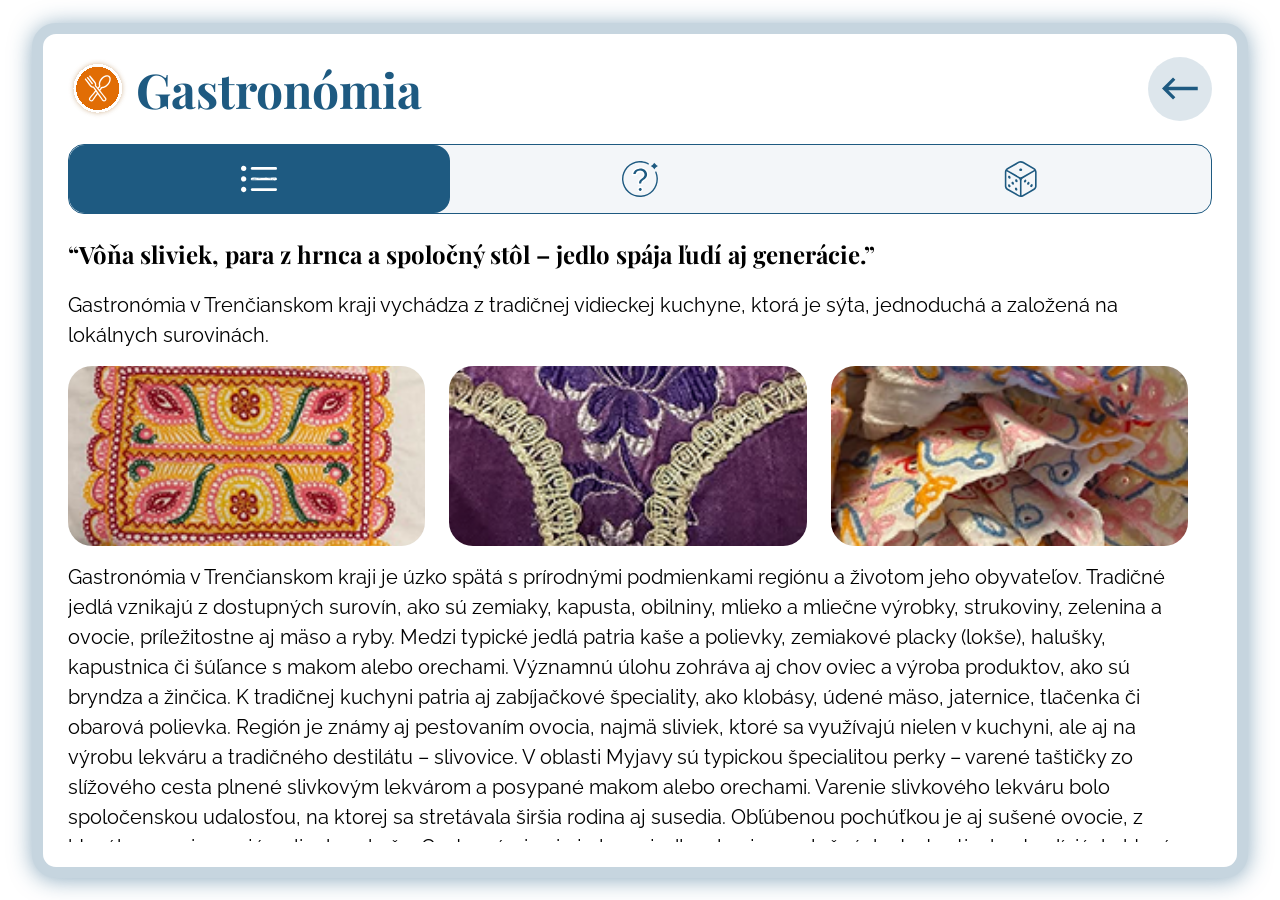
==== commit ee025eca: "remesla a hry with arrow icon back" ====
--- a/html_casti/gastronomia.html
+++ b/html_casti/gastronomia.html
@@ -20,6 +20,9 @@
           <img class="img_header" src="../images/gastro_icon.svg" />
           <div class="title">Gastronómia</div>
         </div>
+        <a class="circle-btn" href="remesla.html">
+          <img class="btn_icon" src="../images/arrow_icon_back.svg"
+        /></a>
       </div>
 
       <div class="tabs">
--- a/html_casti/css/styles_game.css
+++ b/html_casti/css/styles_game.css
@@ -1935,7 +1935,6 @@
 .sklarstvo_top_2 {
   display: flex;
   flex-direction: column;
-  align-items: center;
   gap: 4px;
   justify-content: center;
 }
--- a/html_casti/css/styles_main.css
+++ b/html_casti/css/styles_main.css
@@ -148,3 +148,110 @@
   padding-top: 24px;
   padding-bottom: 24px;
 }
+
+.games-menu {
+  display: flex;
+  flex-direction: column;
+  gap: 16px;
+  height: 100%;
+}
+
+.game-item {
+  display: flex;
+  flex-direction: column;
+  border-radius: 16px;
+  border: 1px solid #1e5a81;
+  align-items: center;
+  justify-content: center;
+  padding: 16px;
+  text-decoration: none;
+  height: 100%;
+}
+
+.game-item h3 {
+  color: #1e5a81;
+  text-decoration: none !important;
+}
+
+.game-item p {
+  color: #000000;
+  text-decoration: none !important;
+}
+
+.game-icon-wrapper {
+  display: flex;
+  flex-direction: row;
+  gap: 4px;
+  align-items: center;
+}
+
+.game-icon {
+  width: 64px;
+  height: 64px;
+}
+
+.remeslo-item {
+  display: flex;
+  flex-direction: row;
+  border-radius: 16px;
+  border: 1px solid #1e5a81;
+  align-items: center;
+  justify-content: space-between;
+  padding: 8px;
+  padding-left: 16px;
+  padding-right: 16px;
+  text-decoration: none;
+  height: 100%;
+  width: 100%;
+}
+
+.remeslo-arrow {
+  width: 32px;
+  height: 32px;
+}
+
+.game-item h2 {
+  color: #1e5a81;
+  text-decoration: none !important;
+}
+
+.game-item,
+.game-item:link,
+.game-item:visited {
+  text-decoration: none;
+  color: #1e5a81;
+}
+
+.game-item h2 {
+  color: #1e5a81;
+}
+
+.game-item:visited h2 {
+  color: #1e5a81;
+}
+
+.remeslo-item,
+.remeslo-item:link,
+.remeslo-item:visited {
+  text-decoration: none;
+  color: #1e5a81;
+}
+
+.remeslo-item h2,
+.remeslo-item:visited h2 {
+  color: #1e5a81 !important;
+}
+
+.circle-btn {
+  width: 64px;
+  height: 64px;
+  border-radius: 50%;
+  border: none;
+  background: rgba(30, 90, 129, 0.15);
+  color: #1e5a81;
+  font-size: 34px;
+  cursor: pointer;
+  display: flex;
+  align-items: center;
+  justify-content: center;
+}
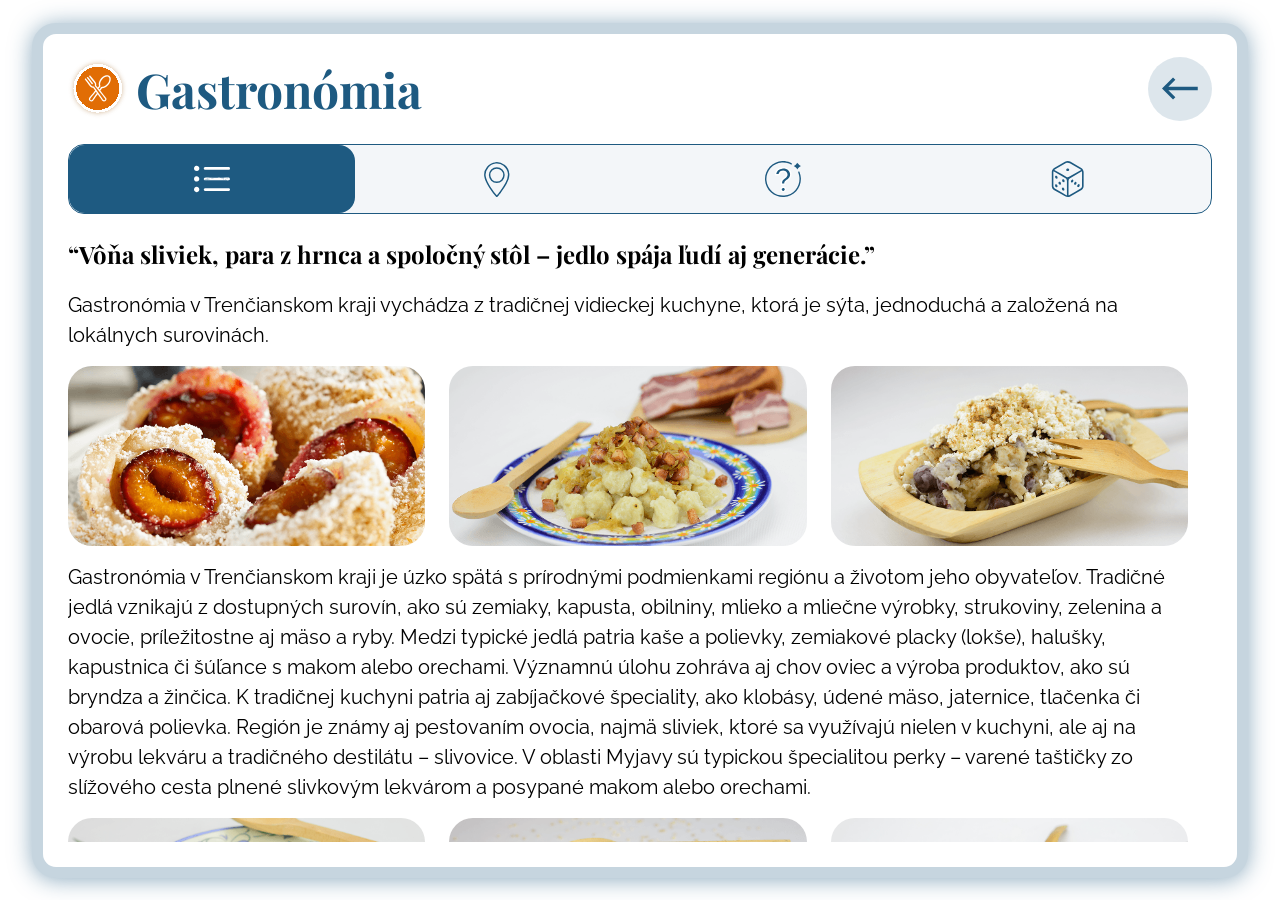
==== commit 5a963d18: "actualized content + location section" ====
--- a/html_casti/gastronomia.html
+++ b/html_casti/gastronomia.html
@@ -29,6 +29,9 @@
         <button id="tabText" class="tab active btn" onclick="showPage('text')">
           <img class="btn_icon" src="../images/list_icon.svg" />
         </button>
+        <button id="tabText4" class="tab btn" onclick="showPage('text4')">
+          <img class="btn_icon" src="../images/location_icon.svg" />
+        </button>
 
         <button id="tabText2" class="tab btn" onclick="showPage('text2')">
           <img class="btn_icon" src="../images/question_icon.svg" />
@@ -52,9 +55,9 @@
             </p>
 
             <div class="three_img">
-              <img class="" src="../images/cipkarstvo/1.png" />
-              <img class="" src="../images/cipkarstvo/2.png" />
-              <img class="" src="../images/cipkarstvo/3.png" />
+              <img class="" src="../images/gastronomia/1.png" />
+              <img class="" src="../images/gastronomia/2.png" />
+              <img class="" src="../images/gastronomia/3.png" />
             </div>
 
             <p>
@@ -72,16 +75,29 @@
               kuchyni, ale aj na výrobu lekváru a tradičného destilátu –
               slivovice. V oblasti Myjavy sú typickou špecialitou perky – varené
               taštičky zo slížového cesta plnené slivkovým lekvárom a posypané
-              makom alebo orechami. Varenie slivkového lekváru bolo spoločenskou
-              udalosťou, na ktorej sa stretávala širšia rodina aj susedia.
-              Obľúbenou pochúťkou je aj sušené ovocie, z ktorého sa pripravujú
-              polievky a kaše. Gastronómia nie je len o jedle, ale aj o
-              spoločných stretnutiach a tradíciách, ktoré sa odovzdávajú z
-              generácie na generáciu. Najmä pri príležitostiach, ako sú
-              zabíjačky či sviatky, sa pripravovali špeciálne tradičné jedlá,
-              ktoré dodnes zohrávajú dôležitú úlohu v komunitnom živote.
+              makom alebo orechami.
+            </p>
+
+            <div class="three_img">
+              <img class="" src="../images/gastronomia/4.png" />
+              <img class="" src="../images/gastronomia/5.png" />
+              <img class="" src="../images/gastronomia/6.png" />
+            </div>
+            <p>
+              Varenie slivkového lekváru bolo spoločenskou udalosťou, na ktorej
+              sa stretávala širšia rodina aj susedia. Obľúbenou pochúťkou je aj
+              sušené ovocie, z ktorého sa pripravujú polievky a kaše.
+              Gastronómia nie je len o jedle, ale aj o spoločných stretnutiach a
+              tradíciách, ktoré sa odovzdávajú z generácie na generáciu. Najmä
+              pri príležitostiach, ako sú zabíjačky či sviatky, sa pripravovali
+              špeciálne tradičné jedlá, ktoré dodnes zohrávajú dôležitú úlohu v
+              komunitnom živote.
             </p>
           </div>
+        </div>
+
+        <div id="text4Page" class="page">
+          <img class="mapa" src="../images/gastronomia/mapa_gastro.png" />
         </div>
 
         <div id="text2Page" class="page">
--- a/html_casti/css/styles_main.css
+++ b/html_casti/css/styles_main.css
@@ -4,7 +4,7 @@
   padding: 0;
 }
 body {
-  background: #ffffff;
+  background: transparent !important;
   font-family: Arial, Helvetica, sans-serif;
   height: 100vh;
   display: flex;
@@ -127,6 +127,7 @@
 .tab.active .btn_icon {
   filter: brightness(0) invert(1);
 }
+
 .three_img {
   display: grid;
   grid-template-columns: repeat(3, 1fr);
@@ -255,3 +256,11 @@
   align-items: center;
   justify-content: center;
 }
+
+.mapa {
+  width: 100%;
+  height: 100%;
+  object-fit: cover;
+  margin-top: 24px;
+  border-radius: 8px;
+}
